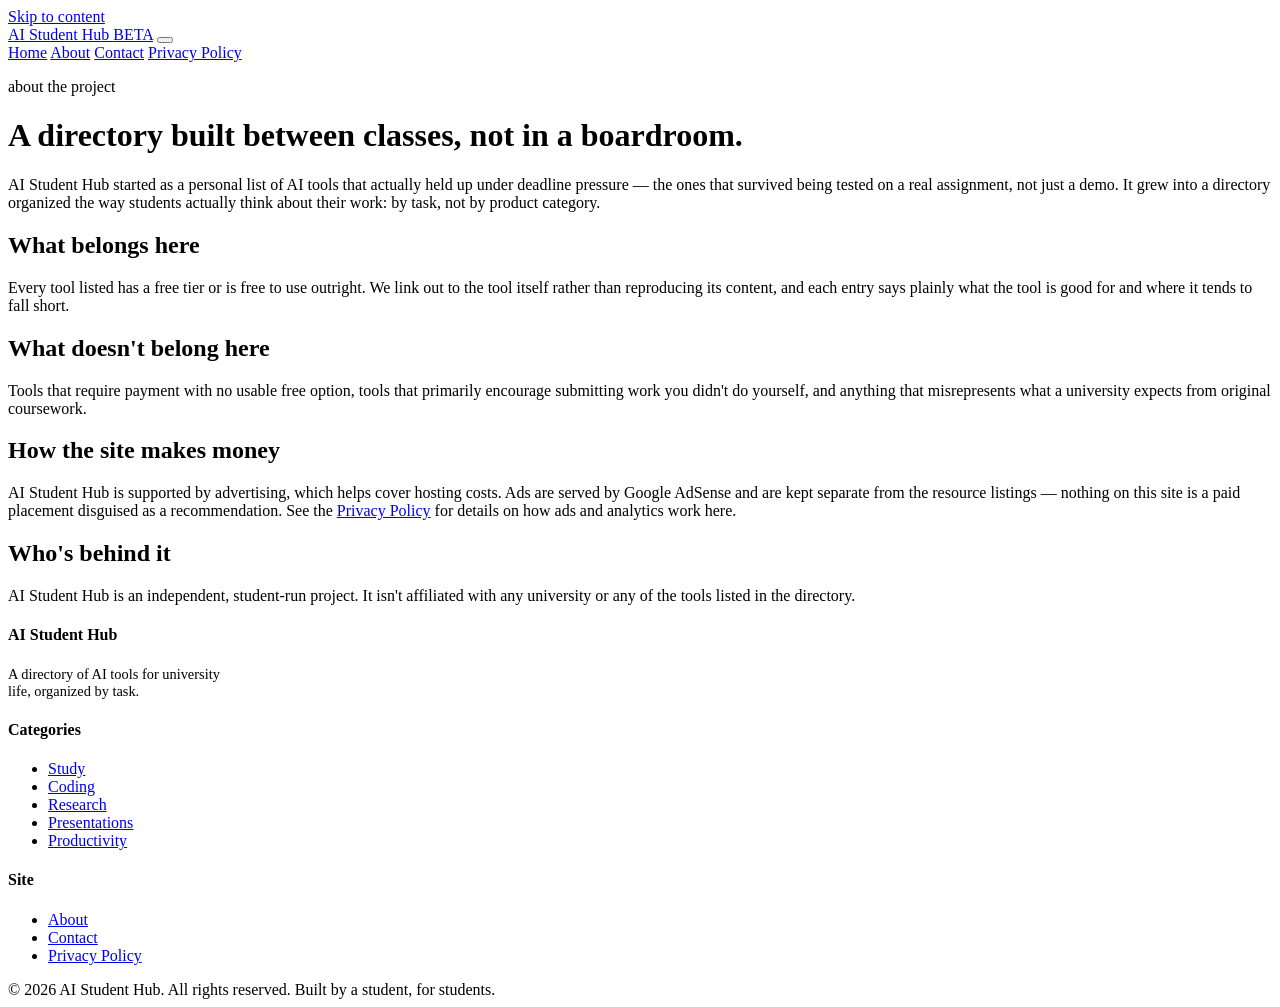
==== about.html @ 255c6273 "Add files via upload" ====
<!DOCTYPE html>
<html lang="en">
<head>
<meta charset="UTF-8">
<meta name="viewport" content="width=device-width, initial-scale=1.0">
<title>About — AI Student Hub</title>
<meta name="description" content="Why AI Student Hub exists, how tools get chosen for the directory, and who runs it.">
<meta name="robots" content="index, follow">
<link rel="canonical" href="https://example.com/about.html">
<link rel="stylesheet" href="css/style.css">
</head>
<body>
<a class="skip-link" href="#main">Skip to content</a>

<header class="site-header">
  <div class="wrap nav-row">
    <a class="brand" href="index.html">AI Student Hub <span class="brand-mark">BETA</span></a>
    <button class="nav-toggle" aria-label="Open menu" aria-expanded="false">
      <span></span><span></span><span></span>
    </button>
    <nav class="main-nav" aria-label="Primary">
      <a href="index.html">Home</a>
      <a href="about.html" aria-current="page">About</a>
      <a href="contact.html">Contact</a>
      <a href="privacy.html">Privacy Policy</a>
    </nav>
  </div>
</header>

<main id="main">
  <div class="page-header wrap">
    <p class="eyebrow-note">about the project</p>
    <h1>A directory built between classes, not in a boardroom.</h1>
  </div>

  <div class="page-content wrap">
    <p>AI Student Hub started as a personal list of AI tools that actually held up under deadline pressure — the ones that survived being tested on a real assignment, not just a demo. It grew into a directory organized the way students actually think about their work: by task, not by product category.</p>

    <h2>What belongs here</h2>
    <p>Every tool listed has a free tier or is free to use outright. We link out to the tool itself rather than reproducing its content, and each entry says plainly what the tool is good for and where it tends to fall short.</p>

    <h2>What doesn't belong here</h2>
    <p>Tools that require payment with no usable free option, tools that primarily encourage submitting work you didn't do yourself, and anything that misrepresents what a university expects from original coursework.</p>

    <h2>How the site makes money</h2>
    <p>AI Student Hub is supported by advertising, which helps cover hosting costs. Ads are served by Google AdSense and are kept separate from the resource listings — nothing on this site is a paid placement disguised as a recommendation. See the <a href="privacy.html">Privacy Policy</a> for details on how ads and analytics work here.</p>

    <h2>Who's behind it</h2>
    <p>AI Student Hub is an independent, student-run project. It isn't affiliated with any university or any of the tools listed in the directory.</p>
  </div>
</main>

<footer class="site-footer">
  <div class="wrap">
    <div class="footer-grid">
      <div class="footer-col">
        <h4>AI Student Hub</h4>
        <p class="muted" style="font-size:0.9rem; max-width:32ch;">A directory of AI tools for university life, organized by task.</p>
      </div>
      <div class="footer-col">
        <h4>Categories</h4>
        <ul>
          <li><a href="index.html">Study</a></li>
          <li><a href="index.html">Coding</a></li>
          <li><a href="index.html">Research</a></li>
          <li><a href="index.html">Presentations</a></li>
          <li><a href="index.html">Productivity</a></li>
        </ul>
      </div>
      <div class="footer-col">
        <h4>Site</h4>
        <ul>
          <li><a href="about.html">About</a></li>
          <li><a href="contact.html">Contact</a></li>
          <li><a href="privacy.html">Privacy Policy</a></li>
        </ul>
      </div>
    </div>
    <div class="footer-bottom">
      <span>&copy; <span id="year"></span> AI Student Hub. All rights reserved.</span>
      <span>Built by a student, for students.</span>
    </div>
  </div>
</footer>

<script>document.getElementById("year").textContent = new Date().getFullYear();</script>
<script src="js/script.js"></script>
</body>
</html>
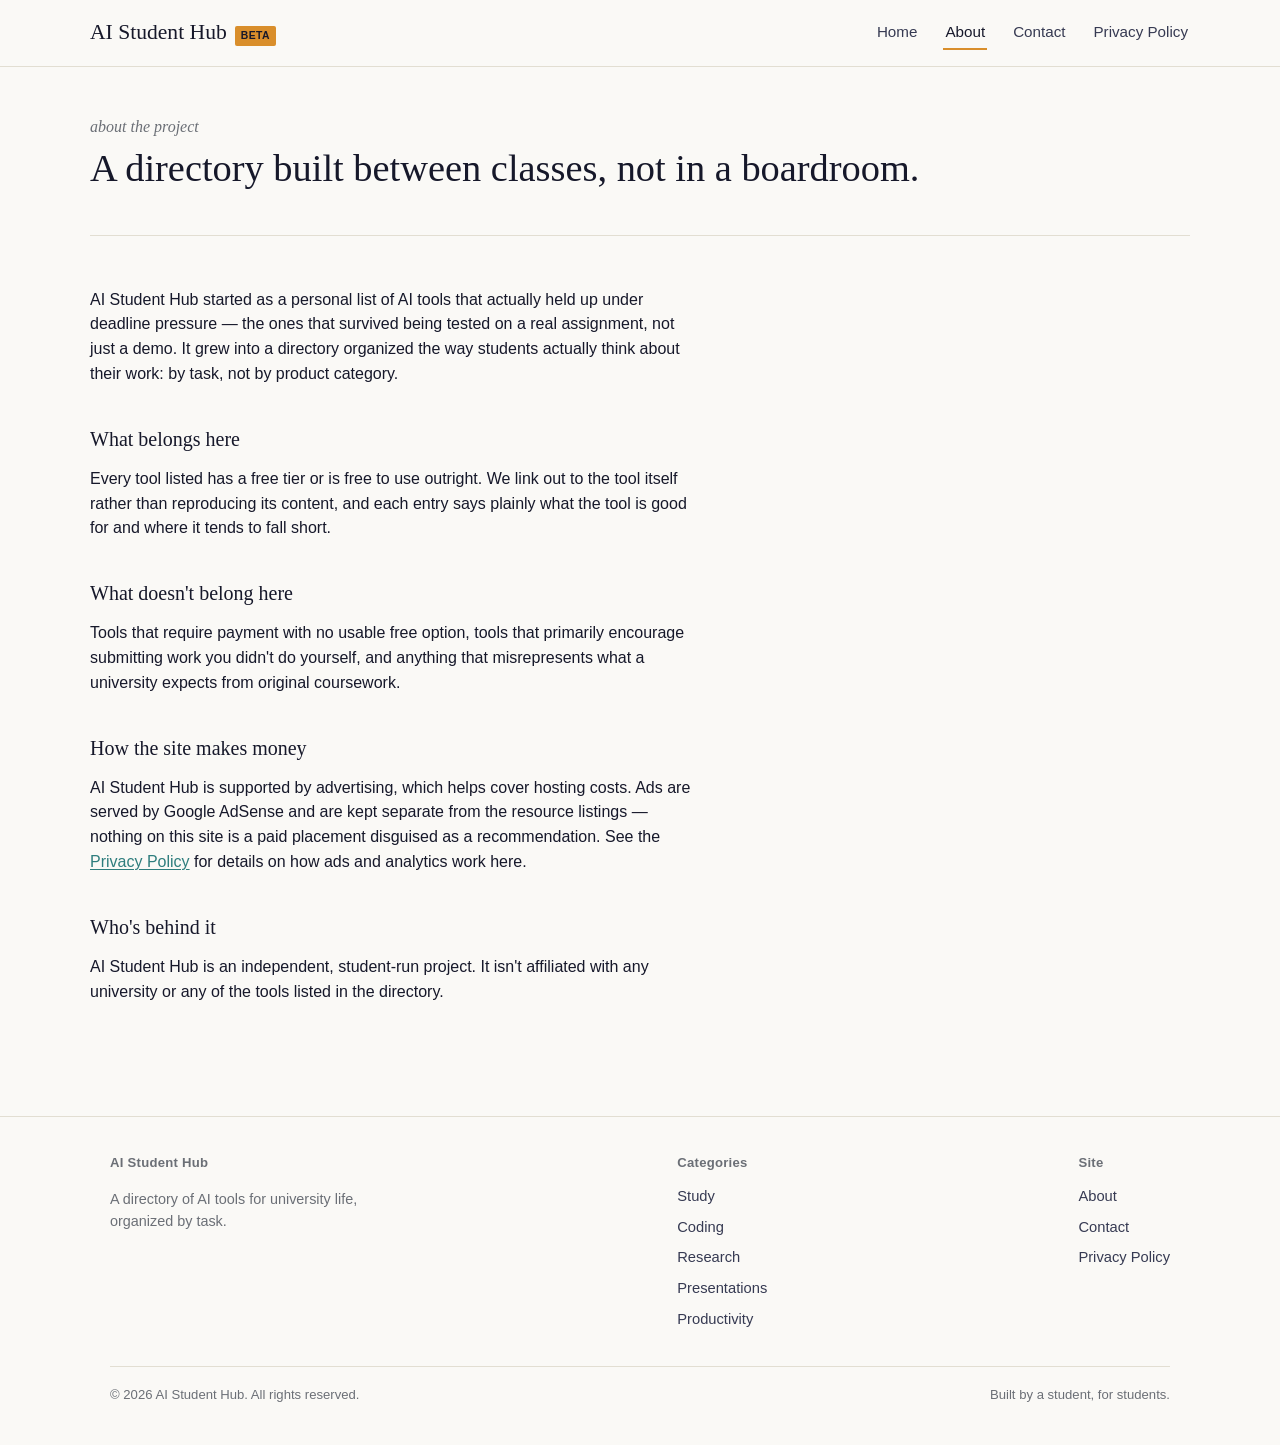
==== commit 6ccd09ae: "Update about.html" ====
--- a/about.html
+++ b/about.html
@@ -1,4 +1,4 @@
-<!DOCTYPE html>
+ <!DOCTYPE html>
 <html lang="en">
 <head>
 <meta charset="UTF-8">
@@ -7,7 +7,7 @@
 <meta name="description" content="Why AI Student Hub exists, how tools get chosen for the directory, and who runs it.">
 <meta name="robots" content="index, follow">
 <link rel="canonical" href="https://example.com/about.html">
-<link rel="stylesheet" href="css/style.css">
+<link rel="stylesheet" href="style.css">
 </head>
 <body>
 <a class="skip-link" href="#main">Skip to content</a>
@@ -84,6 +84,6 @@
 </footer>
 
 <script>document.getElementById("year").textContent = new Date().getFullYear();</script>
-<script src="js/script.js"></script>
+<script src="script.js"></script>
 </body>
 </html>
--- a/style.css
+++ b/style.css
@@ -0,0 +1,523 @@
+/* =========================================================
+   AI Student Hub — stylesheet
+   Design concept: a library catalog / notebook margin.
+   Hairline rules instead of shadows, left accent bars instead
+   of colored card backgrounds, tab-style category filters.
+   ========================================================= */
+
+:root {
+  --ink: #16182a;
+  --ink-soft: #363a52;
+  --paper: #faf9f6;
+  --paper-raised: #ffffff;
+  --rule: #e2ded2;
+  --rule-strong: #c9c4b3;
+  --muted: #6b6f76;
+  --amber: #d98e2b;
+  --amber-ink: #7a4e0f;
+  --teal: #2e7d7d;
+
+  --study: #4c5ef5;
+  --coding: #1f7a4c;
+  --research: #8e44ad;
+  --presentations: #c8641c;
+  --productivity: #c22d5c;
+
+  --serif: Georgia, "Iowan Old Style", "Times New Roman", serif;
+  --sans: -apple-system, BlinkMacSystemFont, "Segoe UI", Roboto, Helvetica, Arial, sans-serif;
+
+  --max: 1100px;
+}
+
+* { box-sizing: border-box; }
+
+html {
+  scroll-behavior: smooth;
+}
+
+body {
+  margin: 0;
+  font-family: var(--sans);
+  color: var(--ink);
+  background: var(--paper);
+  line-height: 1.55;
+  -webkit-font-smoothing: antialiased;
+}
+
+img { max-width: 100%; display: block; }
+
+a {
+  color: var(--teal);
+  text-decoration-thickness: 1px;
+  text-underline-offset: 2px;
+}
+a:hover { color: var(--amber-ink); }
+
+:focus-visible {
+  outline: 2px solid var(--teal);
+  outline-offset: 2px;
+}
+
+.wrap {
+  max-width: var(--max);
+  margin: 0 auto;
+  padding: 0 20px;
+}
+
+h1, h2, h3 {
+  font-family: var(--serif);
+  line-height: 1.2;
+  font-weight: 400;
+  margin: 0 0 0.5em;
+}
+
+p { max-width: 68ch; }
+
+.muted { color: var(--muted); }
+
+/* -------------------- Skip link -------------------- */
+.skip-link {
+  position: absolute;
+  left: -999px;
+  top: 0;
+  background: var(--ink);
+  color: var(--paper);
+  padding: 10px 16px;
+  z-index: 200;
+}
+.skip-link:focus {
+  left: 12px;
+  top: 12px;
+}
+
+/* -------------------- Header / Nav -------------------- */
+.site-header {
+  border-bottom: 1px solid var(--rule);
+  background: var(--paper);
+  position: sticky;
+  top: 0;
+  z-index: 100;
+}
+
+.nav-row {
+  display: flex;
+  align-items: center;
+  justify-content: space-between;
+  padding: 16px 0;
+  gap: 16px;
+}
+
+.brand {
+  font-family: var(--serif);
+  font-size: 1.35rem;
+  color: var(--ink);
+  text-decoration: none;
+  display: flex;
+  align-items: baseline;
+  gap: 8px;
+  white-space: nowrap;
+}
+.brand:hover { color: var(--ink); }
+.brand-mark {
+  font-family: var(--sans);
+  font-weight: 700;
+  font-size: 0.65rem;
+  letter-spacing: 0.04em;
+  background: var(--amber);
+  color: var(--ink);
+  padding: 2px 6px;
+  border-radius: 2px;
+}
+
+.main-nav {
+  display: flex;
+  align-items: center;
+  gap: 24px;
+}
+.main-nav a {
+  color: var(--ink-soft);
+  text-decoration: none;
+  font-size: 0.95rem;
+  padding: 4px 2px;
+  border-bottom: 2px solid transparent;
+}
+.main-nav a:hover,
+.main-nav a[aria-current="page"] {
+  color: var(--ink);
+  border-bottom-color: var(--amber);
+}
+
+.nav-toggle {
+  display: none;
+  background: none;
+  border: 1px solid var(--rule-strong);
+  border-radius: 3px;
+  width: 40px;
+  height: 36px;
+  cursor: pointer;
+  flex-direction: column;
+  align-items: center;
+  justify-content: center;
+  gap: 4px;
+}
+.nav-toggle span {
+  display: block;
+  width: 18px;
+  height: 2px;
+  background: var(--ink);
+}
+
+/* -------------------- Hero / Search -------------------- */
+.hero {
+  padding: 56px 0 40px;
+  background-image: repeating-linear-gradient(
+    to bottom,
+    transparent,
+    transparent 34px,
+    var(--rule) 35px
+  );
+}
+.hero-inner {
+  max-width: 640px;
+}
+.eyebrow-note {
+  font-family: var(--serif);
+  font-style: italic;
+  color: var(--muted);
+  margin: 0 0 6px;
+}
+.hero h1 {
+  font-size: clamp(2rem, 5vw, 2.9rem);
+  margin-bottom: 14px;
+}
+.hero p.lede {
+  color: var(--ink-soft);
+  font-size: 1.05rem;
+  margin-bottom: 28px;
+}
+
+.search-box {
+  display: flex;
+  border: 1px solid var(--ink);
+  background: var(--paper-raised);
+  max-width: 520px;
+}
+.search-box input[type="search"] {
+  flex: 1;
+  border: none;
+  background: transparent;
+  padding: 13px 14px;
+  font-family: var(--sans);
+  font-size: 1rem;
+  color: var(--ink);
+}
+.search-box input[type="search"]:focus {
+  outline: none;
+}
+.search-box button {
+  border: none;
+  border-left: 1px solid var(--ink);
+  background: var(--ink);
+  color: var(--paper);
+  padding: 0 20px;
+  font-size: 0.95rem;
+  cursor: pointer;
+}
+.search-box button:hover { background: var(--ink-soft); }
+.search-hint {
+  margin-top: 8px;
+  font-size: 0.85rem;
+  color: var(--muted);
+}
+
+/* -------------------- Category tabs -------------------- */
+.category-tabs {
+  border-top: 1px solid var(--rule);
+  border-bottom: 1px solid var(--rule);
+  overflow-x: auto;
+}
+.category-tabs .wrap {
+  display: flex;
+  gap: 4px;
+}
+.tab-btn {
+  font-family: var(--sans);
+  background: none;
+  border: none;
+  border-bottom: 3px solid transparent;
+  padding: 14px 16px;
+  font-size: 0.92rem;
+  color: var(--ink-soft);
+  cursor: pointer;
+  white-space: nowrap;
+  display: flex;
+  align-items: center;
+  gap: 8px;
+}
+.tab-btn .dot {
+  width: 8px;
+  height: 8px;
+  border-radius: 50%;
+  background: currentColor;
+}
+.tab-btn[aria-selected="true"] {
+  color: var(--ink);
+  border-bottom-color: var(--tab-color, var(--amber));
+  font-weight: 600;
+}
+.tab-btn:hover { color: var(--ink); }
+
+.tab-btn[data-cat="study"]         { --tab-color: var(--study); }
+.tab-btn[data-cat="coding"]        { --tab-color: var(--coding); }
+.tab-btn[data-cat="research"]      { --tab-color: var(--research); }
+.tab-btn[data-cat="presentations"] { --tab-color: var(--presentations); }
+.tab-btn[data-cat="productivity"]  { --tab-color: var(--productivity); }
+
+/* -------------------- Article grid -------------------- */
+.articles-section {
+  padding: 40px 0 20px;
+}
+.articles-section h2 {
+  font-size: 1.5rem;
+}
+.results-count {
+  font-size: 0.9rem;
+  color: var(--muted);
+  margin-bottom: 24px;
+}
+
+.article-grid {
+  display: grid;
+  grid-template-columns: repeat(3, 1fr);
+  gap: 1px;
+  background: var(--rule);
+  border: 1px solid var(--rule);
+}
+
+.article-card {
+  background: var(--paper-raised);
+  padding: 22px 20px;
+  border-left: 4px solid var(--card-color, var(--ink));
+  display: flex;
+  flex-direction: column;
+}
+.article-card[data-category="study"]         { --card-color: var(--study); }
+.article-card[data-category="coding"]        { --card-color: var(--coding); }
+.article-card[data-category="research"]      { --card-color: var(--research); }
+.article-card[data-category="presentations"] { --card-color: var(--presentations); }
+.article-card[data-category="productivity"]  { --card-color: var(--productivity); }
+
+.card-tag {
+  font-size: 0.72rem;
+  letter-spacing: 0.02em;
+  color: var(--card-color, var(--muted));
+  margin-bottom: 10px;
+  font-weight: 600;
+}
+.article-card h3 {
+  font-size: 1.15rem;
+  margin-bottom: 8px;
+}
+.article-card p {
+  color: var(--ink-soft);
+  font-size: 0.93rem;
+  margin-bottom: 14px;
+  flex-grow: 1;
+}
+.card-link {
+  font-size: 0.88rem;
+  text-decoration: none;
+  color: var(--ink);
+  border-bottom: 1px solid var(--card-color, var(--ink));
+  align-self: flex-start;
+}
+.card-link:hover { color: var(--amber-ink); border-color: var(--amber-ink); }
+
+.no-results {
+  padding: 40px 20px;
+  text-align: center;
+  color: var(--muted);
+  display: none;
+}
+.no-results.visible { display: block; }
+
+/* -------------------- Ad slots -------------------- */
+.ad-slot {
+  border: 1px dashed var(--rule-strong);
+  background: var(--paper-raised);
+  color: var(--muted);
+  font-size: 0.8rem;
+  text-align: center;
+  padding: 18px;
+  margin: 32px 0;
+}
+
+/* -------------------- Newsletter / callout -------------------- */
+.callout {
+  margin: 48px 0;
+  padding: 32px 0;
+  border-top: 1px solid var(--rule);
+  border-bottom: 1px solid var(--rule);
+  display: flex;
+  align-items: center;
+  justify-content: space-between;
+  gap: 24px;
+  flex-wrap: wrap;
+}
+.callout h2 { font-size: 1.4rem; margin-bottom: 4px; }
+.callout p { margin: 0; color: var(--ink-soft); }
+.btn-primary {
+  background: var(--ink);
+  color: var(--paper);
+  border: none;
+  padding: 12px 22px;
+  font-family: var(--sans);
+  font-size: 0.95rem;
+  cursor: pointer;
+  text-decoration: none;
+  white-space: nowrap;
+}
+.btn-primary:hover { background: var(--ink-soft); color: var(--paper); }
+
+/* -------------------- Simple page content -------------------- */
+.page-header {
+  padding: 48px 0 24px;
+  border-bottom: 1px solid var(--rule);
+}
+.page-header h1 { font-size: clamp(1.8rem, 4vw, 2.4rem); }
+.page-content {
+  padding: 36px 0 56px;
+}
+.page-content h2 {
+  font-size: 1.25rem;
+  margin-top: 2em;
+}
+.page-content ul { max-width: 68ch; }
+
+.contact-grid {
+  display: grid;
+  grid-template-columns: 1.1fr 0.9fr;
+  gap: 48px;
+  align-items: start;
+}
+.field {
+  margin-bottom: 18px;
+}
+.field label {
+  display: block;
+  font-size: 0.88rem;
+  color: var(--ink-soft);
+  margin-bottom: 6px;
+}
+.field input,
+.field textarea {
+  width: 100%;
+  border: 1px solid var(--rule-strong);
+  background: var(--paper-raised);
+  padding: 11px 12px;
+  font-family: var(--sans);
+  font-size: 0.95rem;
+  color: var(--ink);
+}
+.field input:focus,
+.field textarea:focus {
+  outline: none;
+  border-color: var(--teal);
+}
+.field textarea { resize: vertical; min-height: 120px; }
+
+.form-note {
+  font-size: 0.85rem;
+  color: var(--muted);
+  margin-top: 10px;
+}
+
+.contact-info-card {
+  border: 1px solid var(--rule);
+  padding: 22px;
+  background: var(--paper-raised);
+}
+.contact-info-card h3 { font-size: 1.05rem; }
+.contact-info-card p { font-size: 0.92rem; }
+
+/* -------------------- Footer -------------------- */
+.site-footer {
+  border-top: 1px solid var(--rule);
+  padding: 36px 0 40px;
+  margin-top: 40px;
+}
+.footer-grid {
+  display: flex;
+  justify-content: space-between;
+  gap: 24px;
+  flex-wrap: wrap;
+}
+.footer-col h4 {
+  font-family: var(--sans);
+  font-size: 0.82rem;
+  letter-spacing: 0.02em;
+  color: var(--muted);
+  margin: 0 0 10px;
+}
+.footer-col ul {
+  list-style: none;
+  padding: 0;
+  margin: 0;
+}
+.footer-col li { margin-bottom: 6px; }
+.footer-col a {
+  color: var(--ink-soft);
+  text-decoration: none;
+  font-size: 0.92rem;
+}
+.footer-col a:hover { color: var(--teal); }
+.footer-bottom {
+  margin-top: 28px;
+  padding-top: 18px;
+  border-top: 1px solid var(--rule);
+  font-size: 0.82rem;
+  color: var(--muted);
+  display: flex;
+  justify-content: space-between;
+  flex-wrap: wrap;
+  gap: 8px;
+}
+
+/* -------------------- Responsive -------------------- */
+@media (max-width: 900px) {
+  .article-grid { grid-template-columns: repeat(2, 1fr); }
+  .contact-grid { grid-template-columns: 1fr; }
+}
+
+@media (max-width: 680px) {
+  .main-nav {
+    position: absolute;
+    top: 100%;
+    left: 0;
+    right: 0;
+    background: var(--paper);
+    border-bottom: 1px solid var(--rule);
+    flex-direction: column;
+    align-items: flex-start;
+    padding: 8px 20px 16px;
+    gap: 4px;
+    display: none;
+  }
+  .main-nav.open { display: flex; }
+  .main-nav a {
+    width: 100%;
+    padding: 10px 0;
+    border-bottom: 1px solid var(--rule);
+  }
+  .nav-toggle { display: flex; }
+
+  .hero { padding: 40px 0 28px; }
+  .article-grid { grid-template-columns: 1fr; }
+  .callout { flex-direction: column; align-items: flex-start; }
+  .footer-grid { flex-direction: column; gap: 28px; }
+}
+
+@media (prefers-reduced-motion: reduce) {
+  html { scroll-behavior: auto; }
+  * { animation-duration: 0.01ms !important; transition-duration: 0.01ms !important; }
+}
